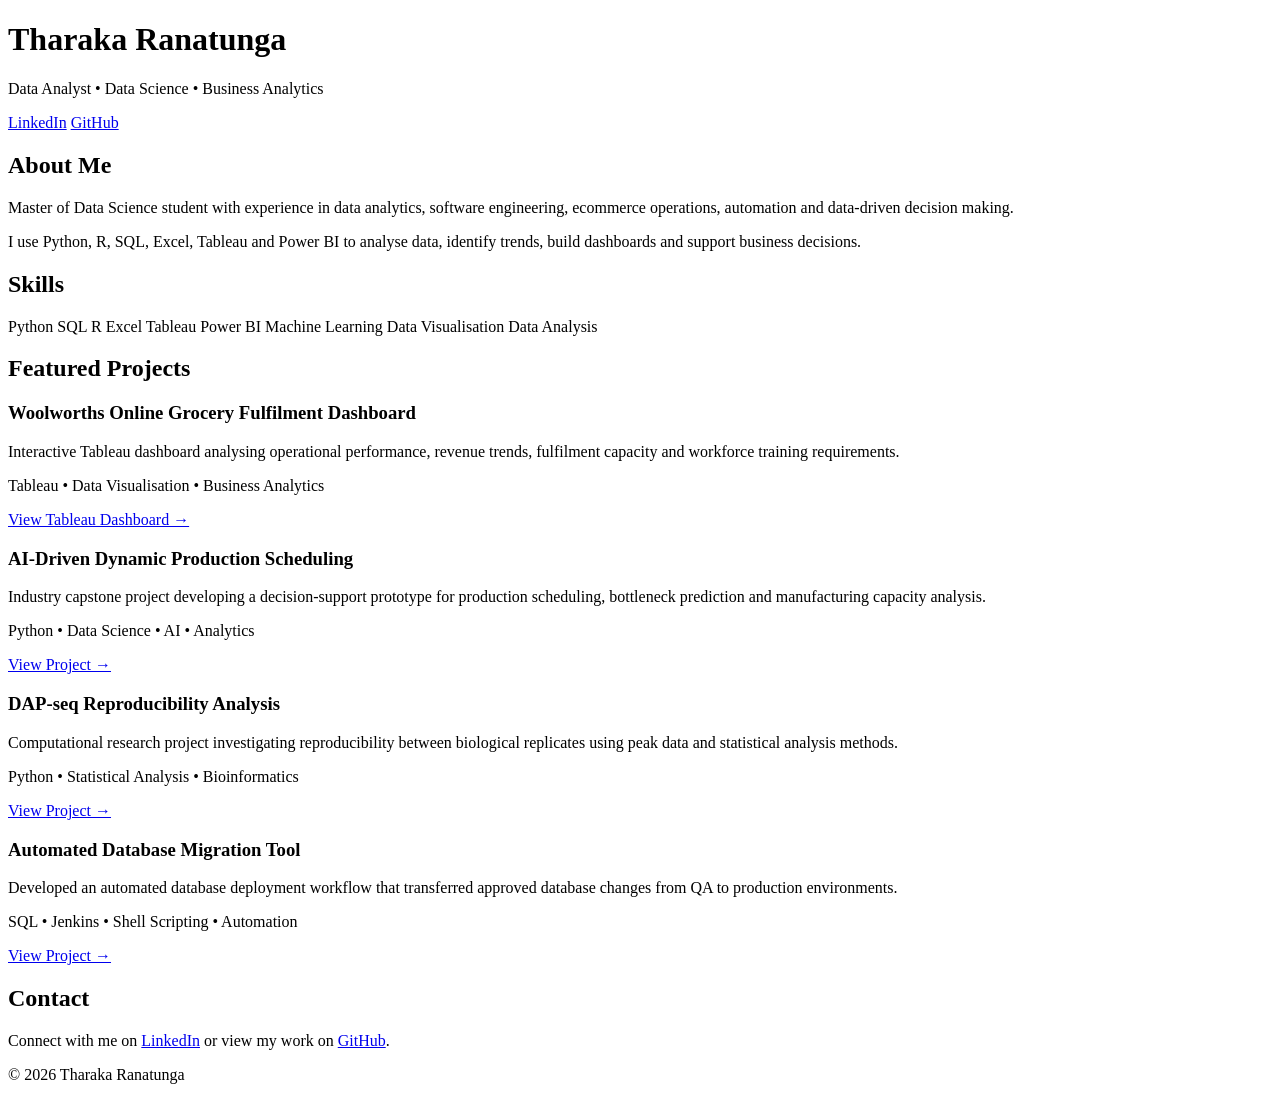
==== index.html @ e562e9c6 "Create index.html" ====
<!DOCTYPE html>
<html lang="en">
<head>
    <meta charset="UTF-8">
    <meta name="viewport" content="width=device-width, initial-scale=1.0">

    <title>Tharaka Ranatunga | Data Analytics Portfolio</title>

    <link rel="stylesheet" href="style.css">
</head>

<body>

    <header>
        <div class="container">
            <h1>Tharaka Ranatunga</h1>
            <p>Data Analyst • Data Science • Business Analytics</p>

            <div class="links">
                <a href="https://www.linkedin.com/" target="_blank">LinkedIn</a>
                <a href="https://github.com/tharaka-ranatunga" target="_blank">GitHub</a>
            </div>
        </div>
    </header>

    <main class="container">

        <section>
            <h2>About Me</h2>

            <p>
                Master of Data Science student with experience in data analytics,
                software engineering, ecommerce operations, automation and
                data-driven decision making.
            </p>

            <p>
                I use Python, R, SQL, Excel, Tableau and Power BI to analyse data,
                identify trends, build dashboards and support business decisions.
            </p>
        </section>

        <section>
            <h2>Skills</h2>

            <div class="skills">
                <span>Python</span>
                <span>SQL</span>
                <span>R</span>
                <span>Excel</span>
                <span>Tableau</span>
                <span>Power BI</span>
                <span>Machine Learning</span>
                <span>Data Visualisation</span>
                <span>Data Analysis</span>
            </div>
        </section>

        <section>
            <h2>Featured Projects</h2>

            <div class="projects">

                <article class="project">
                    <h3>Woolworths Online Grocery Fulfilment Dashboard</h3>

                    <p>
                        Interactive Tableau dashboard analysing operational
                        performance, revenue trends, fulfilment capacity and
                        workforce training requirements.
                    </p>

                    <p class="tools">
                        Tableau • Data Visualisation • Business Analytics
                    </p>

                    <a href="#" target="_blank">View Tableau Dashboard →</a>
                </article>


                <article class="project">
                    <h3>AI-Driven Dynamic Production Scheduling</h3>

                    <p>
                        Industry capstone project developing a decision-support
                        prototype for production scheduling, bottleneck prediction
                        and manufacturing capacity analysis.
                    </p>

                    <p class="tools">
                        Python • Data Science • AI • Analytics
                    </p>

                    <a href="#" target="_blank">View Project →</a>
                </article>


                <article class="project">
                    <h3>DAP-seq Reproducibility Analysis</h3>

                    <p>
                        Computational research project investigating reproducibility
                        between biological replicates using peak data and
                        statistical analysis methods.
                    </p>

                    <p class="tools">
                        Python • Statistical Analysis • Bioinformatics
                    </p>

                    <a href="#" target="_blank">View Project →</a>
                </article>


                <article class="project">
                    <h3>Automated Database Migration Tool</h3>

                    <p>
                        Developed an automated database deployment workflow that
                        transferred approved database changes from QA to production
                        environments.
                    </p>

                    <p class="tools">
                        SQL • Jenkins • Shell Scripting • Automation
                    </p>

                    <a href="#" target="_blank">View Project →</a>
                </article>

            </div>
        </section>


        <section>
            <h2>Contact</h2>

            <p>
                Connect with me on
                <a href="https://www.linkedin.com/" target="_blank">LinkedIn</a>
                or view my work on
                <a href="https://github.com/tharaka-ranatunga" target="_blank">GitHub</a>.
            </p>
        </section>

    </main>


    <footer>
        <p>© 2026 Tharaka Ranatunga</p>
    </footer>

</body>
</html>
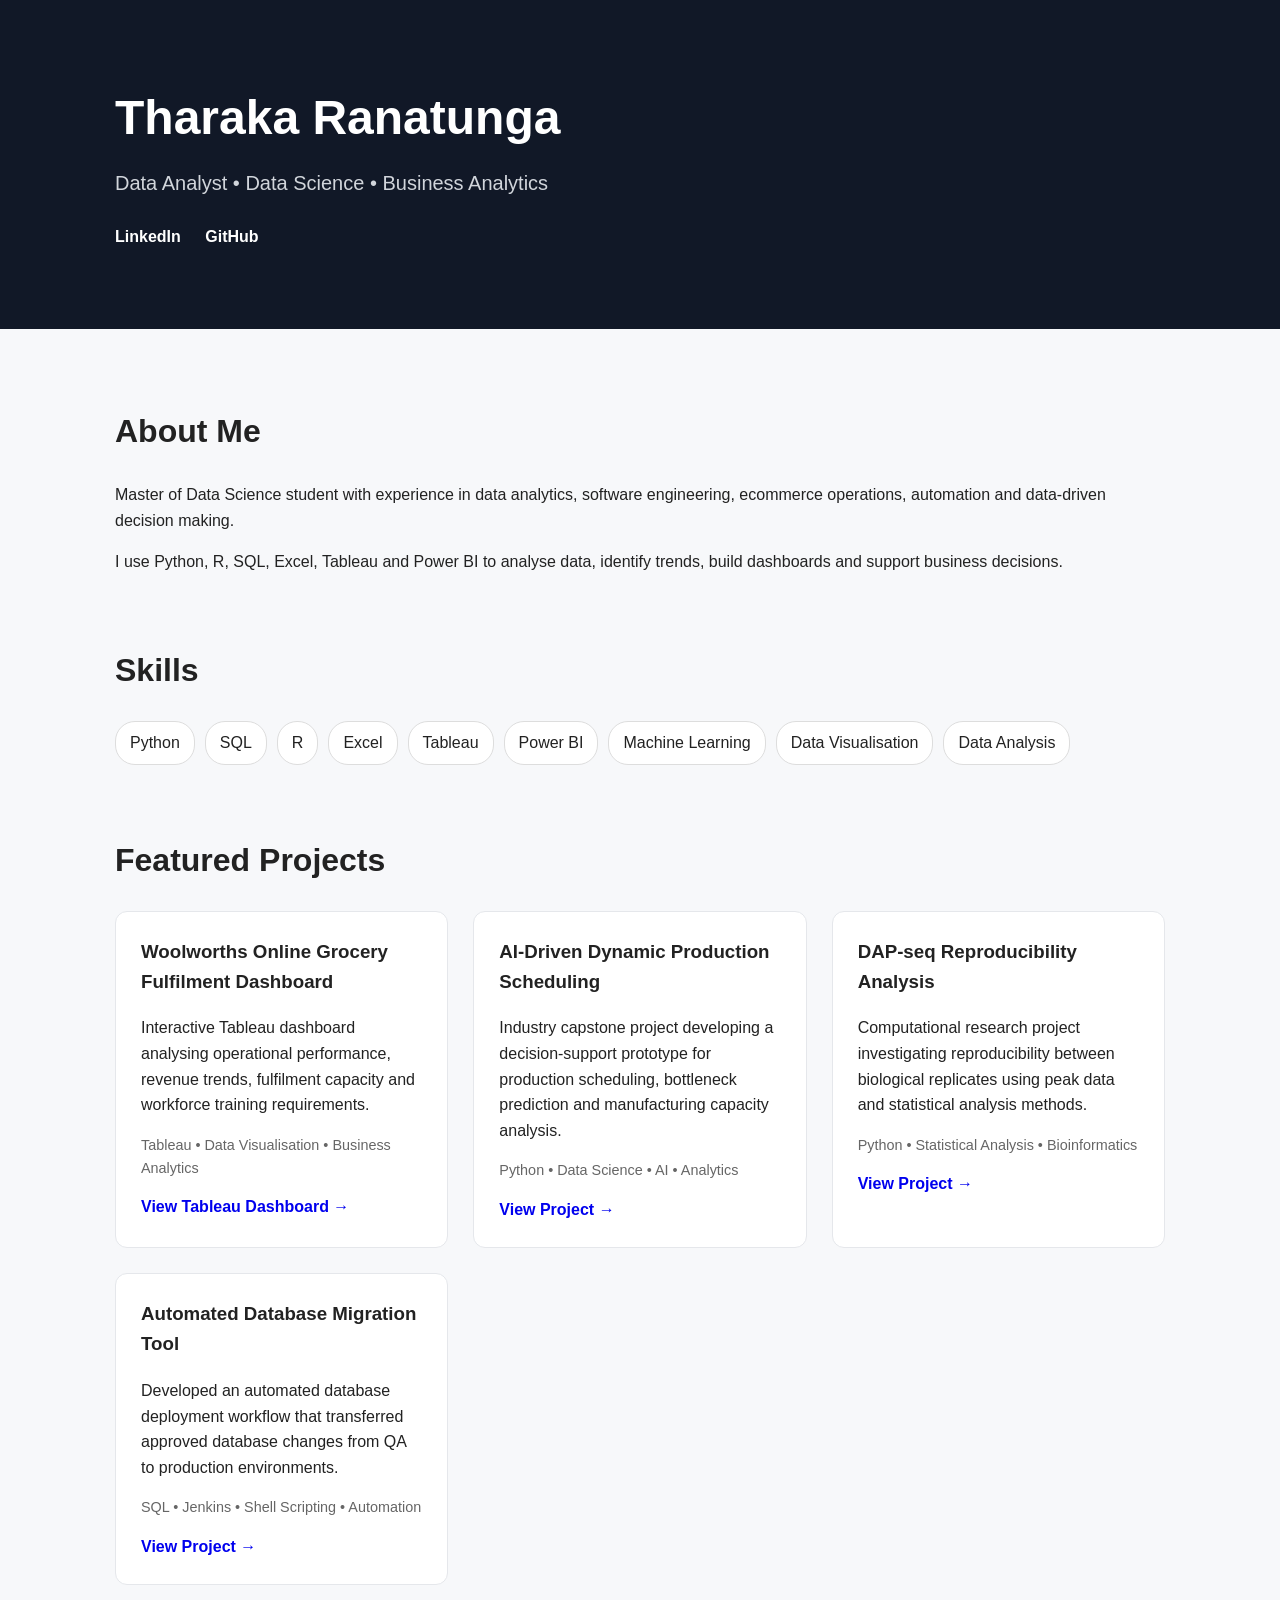
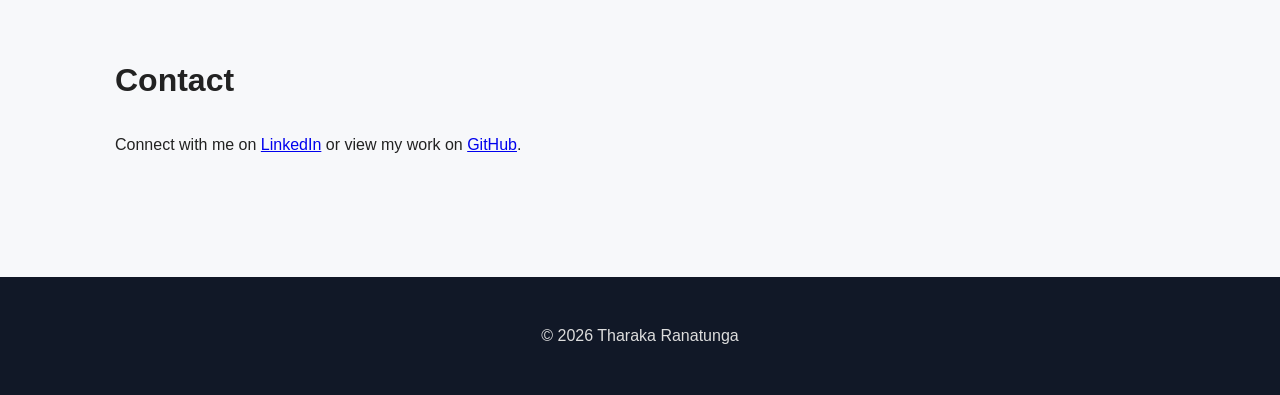
==== commit 66f90a63: "Update index.html" ====
--- a/index.html
+++ b/index.html
@@ -17,7 +17,7 @@
             <p>Data Analyst • Data Science • Business Analytics</p>
 
             <div class="links">
-                <a href="https://www.linkedin.com/" target="_blank">LinkedIn</a>
+                <a href="https://www.linkedin.com/in/tharaka-ranatunga" target="_blank">LinkedIn</a>
                 <a href="https://github.com/tharaka-ranatunga" target="_blank">GitHub</a>
             </div>
         </div>
@@ -74,7 +74,7 @@
                         Tableau • Data Visualisation • Business Analytics
                     </p>
 
-                    <a href="#" target="_blank">View Tableau Dashboard →</a>
+                    <a href="https://tharaka-ranatunga.github.io/projects/tableau-dashboard/" target="_blank">View Tableau Dashboard →</a>
                 </article>
 
 
--- a/style.css
+++ b/style.css
@@ -0,0 +1,113 @@
+* {
+    box-sizing: border-box;
+}
+
+body {
+    margin: 0;
+    font-family: -apple-system, BlinkMacSystemFont, "Segoe UI", Roboto, Arial, sans-serif;
+    color: #222;
+    background: #f7f8fa;
+    line-height: 1.6;
+}
+
+.container {
+    width: 90%;
+    max-width: 1050px;
+    margin: auto;
+}
+
+header {
+    background: #111827;
+    color: white;
+    padding: 80px 0;
+}
+
+header h1 {
+    margin: 0;
+    font-size: 3rem;
+}
+
+header p {
+    font-size: 1.25rem;
+    margin: 10px 0 25px;
+    color: #d1d5db;
+}
+
+.links a {
+    color: white;
+    margin-right: 20px;
+    text-decoration: none;
+    font-weight: 600;
+}
+
+main {
+    padding: 50px 0;
+}
+
+section {
+    margin-bottom: 70px;
+}
+
+h2 {
+    font-size: 2rem;
+    margin-bottom: 25px;
+}
+
+.skills {
+    display: flex;
+    flex-wrap: wrap;
+    gap: 10px;
+}
+
+.skills span {
+    background: white;
+    border: 1px solid #ddd;
+    padding: 8px 14px;
+    border-radius: 20px;
+}
+
+.projects {
+    display: grid;
+    grid-template-columns: repeat(auto-fit, minmax(280px, 1fr));
+    gap: 25px;
+}
+
+.project {
+    background: white;
+    padding: 25px;
+    border-radius: 12px;
+    border: 1px solid #e5e7eb;
+}
+
+.project h3 {
+    margin-top: 0;
+}
+
+.tools {
+    font-size: 0.9rem;
+    color: #666;
+}
+
+.project a {
+    text-decoration: none;
+    font-weight: 600;
+}
+
+footer {
+    text-align: center;
+    padding: 30px;
+    background: #111827;
+    color: #ddd;
+}
+
+@media (max-width: 600px) {
+
+    header {
+        padding: 55px 0;
+    }
+
+    header h1 {
+        font-size: 2.2rem;
+    }
+
+}
